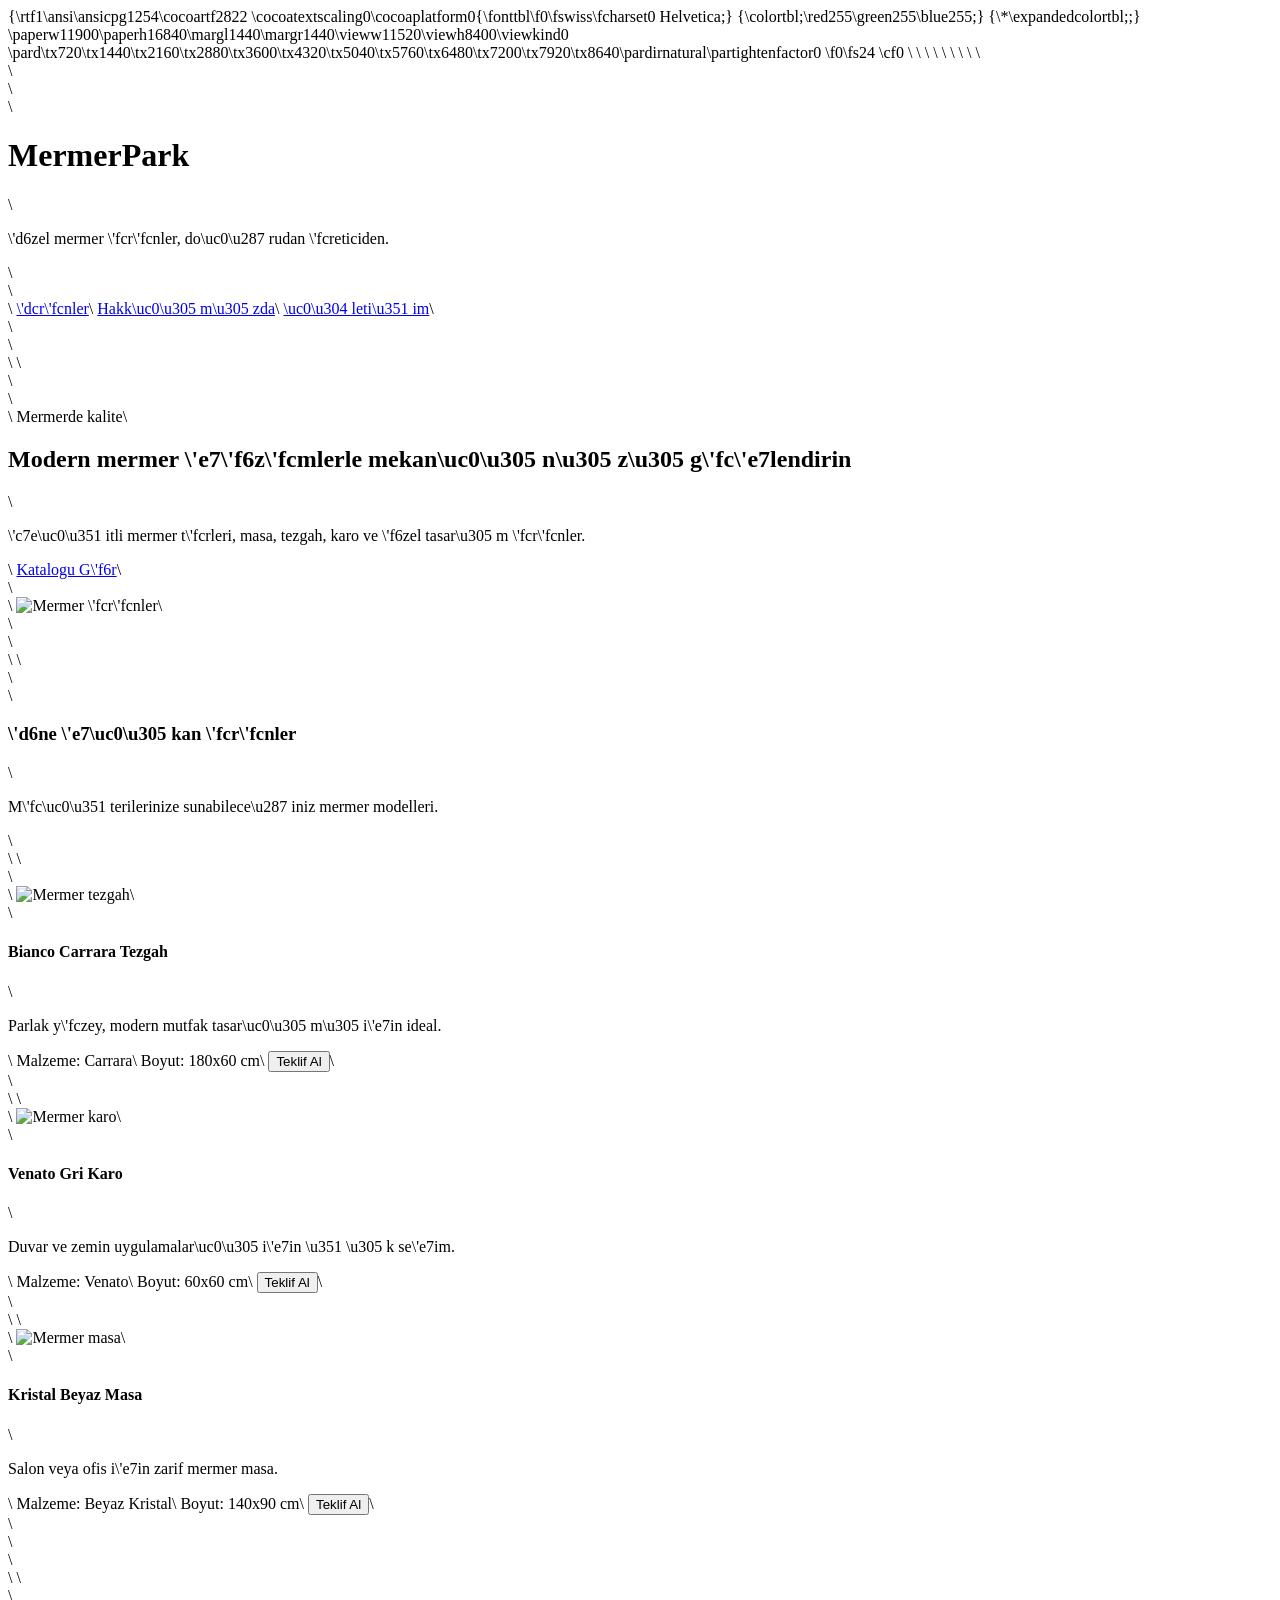
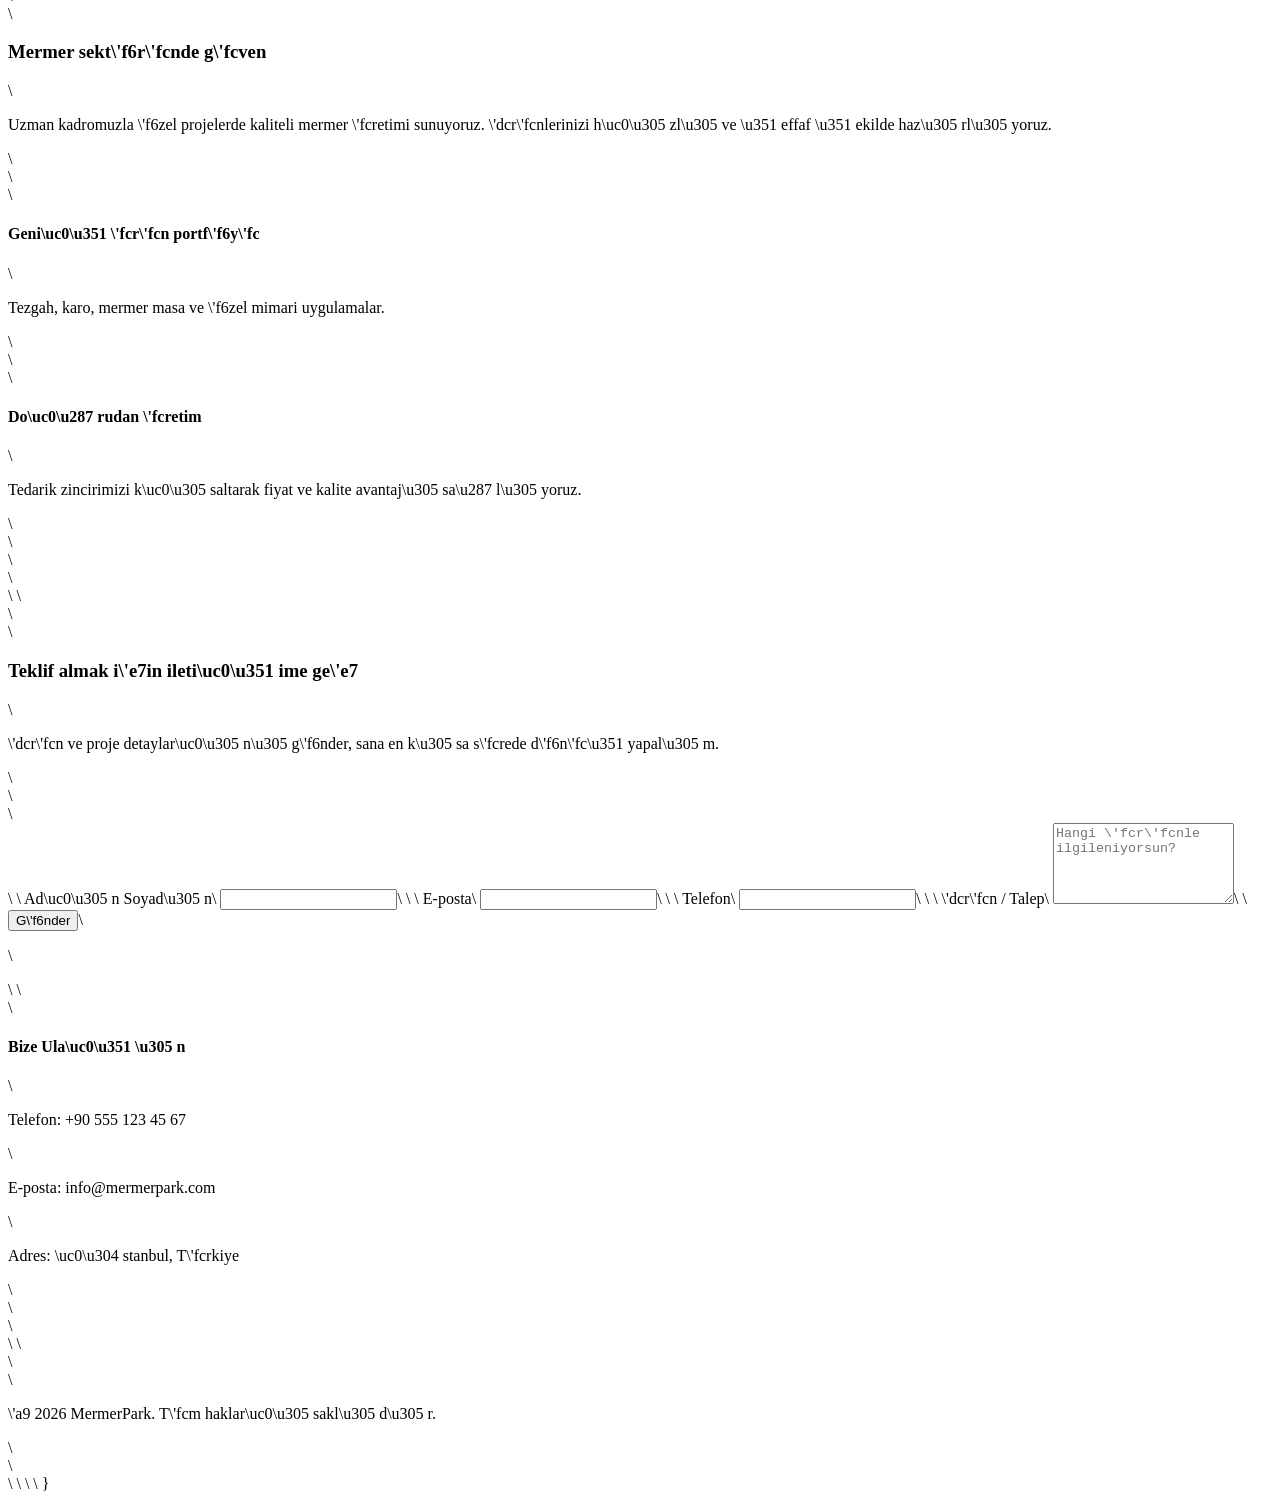
==== index.html @ 980fee07 "Add files via upload" ====
{\rtf1\ansi\ansicpg1254\cocoartf2822
\cocoatextscaling0\cocoaplatform0{\fonttbl\f0\fswiss\fcharset0 Helvetica;}
{\colortbl;\red255\green255\blue255;}
{\*\expandedcolortbl;;}
\paperw11900\paperh16840\margl1440\margr1440\vieww11520\viewh8400\viewkind0
\pard\tx720\tx1440\tx2160\tx2880\tx3600\tx4320\tx5040\tx5760\tx6480\tx7200\tx7920\tx8640\pardirnatural\partightenfactor0

\f0\fs24 \cf0 <!DOCTYPE html>\
<html lang="tr">\
<head>\
  <meta charset="UTF-8" />\
  <meta name="viewport" content="width=device-width, initial-scale=1.0" />\
  <title>Mermer Tasar\uc0\u305 m Portal\u305 </title>\
  <link rel="stylesheet" href="styles.css" />\
</head>\
<body>\
  <header class="site-header">\
    <div class="container header-inner">\
      <div class="brand">\
        <h1>MermerPark</h1>\
        <p>\'d6zel mermer \'fcr\'fcnler, do\uc0\u287 rudan \'fcreticiden.</p>\
      </div>\
      <nav class="nav-links">\
        <a href="#urunler">\'dcr\'fcnler</a>\
        <a href="#hakkimizda">Hakk\uc0\u305 m\u305 zda</a>\
        <a href="#iletisim">\uc0\u304 leti\u351 im</a>\
      </nav>\
    </div>\
  </header>\
\
  <section class="hero">\
    <div class="container hero-content">\
      <div>\
        <span class="eyebrow">Mermerde kalite</span>\
        <h2>Modern mermer \'e7\'f6z\'fcmlerle mekan\uc0\u305 n\u305 z\u305  g\'fc\'e7lendirin</h2>\
        <p>\'c7e\uc0\u351 itli mermer t\'fcrleri, masa, tezgah, karo ve \'f6zel tasar\u305 m \'fcr\'fcnler.</p>\
        <a class="button" href="#urunler">Katalogu G\'f6r</a>\
      </div>\
      <div class="hero-image">\
        <img src="https://images.unsplash.com/photo-1512917774080-9991f1c4c750?auto=format&fit=crop&w=900&q=80" alt="Mermer \'fcr\'fcnler" />\
      </div>\
    </div>\
  </section>\
\
  <section id="urunler" class="products-section">\
    <div class="container section-header">\
      <h3>\'d6ne \'e7\uc0\u305 kan \'fcr\'fcnler</h3>\
      <p>M\'fc\uc0\u351 terilerinize sunabilece\u287 iniz mermer modelleri.</p>\
    </div>\
\
    <div class="product-grid">\
      <article class="product-card">\
        <img src="https://images.unsplash.com/photo-1524758631624-e2822e304c36?auto=format&fit=crop&w=800&q=80" alt="Mermer tezgah" />\
        <div class="product-info">\
          <h4>Bianco Carrara Tezgah</h4>\
          <p>Parlak y\'fczey, modern mutfak tasar\uc0\u305 m\u305  i\'e7in ideal.</p>\
          <span>Malzeme: Carrara</span>\
          <span>Boyut: 180x60 cm</span>\
          <button class="contact-button" data-product="Bianco Carrara Tezgah">Teklif Al</button>\
        </div>\
      </article>\
\
      <article class="product-card">\
        <img src="https://images.unsplash.com/photo-1523413651479-597eb2da0ad6?auto=format&fit=crop&w=800&q=80" alt="Mermer karo" />\
        <div class="product-info">\
          <h4>Venato Gri Karo</h4>\
          <p>Duvar ve zemin uygulamalar\uc0\u305  i\'e7in \u351 \u305 k se\'e7im.</p>\
          <span>Malzeme: Venato</span>\
          <span>Boyut: 60x60 cm</span>\
          <button class="contact-button" data-product="Venato Gri Karo">Teklif Al</button>\
        </div>\
      </article>\
\
      <article class="product-card">\
        <img src="https://images.unsplash.com/photo-1512917774080-9991f1c4c750?auto=format&fit=crop&w=800&q=80" alt="Mermer masa" />\
        <div class="product-info">\
          <h4>Kristal Beyaz Masa</h4>\
          <p>Salon veya ofis i\'e7in zarif mermer masa.</p>\
          <span>Malzeme: Beyaz Kristal</span>\
          <span>Boyut: 140x90 cm</span>\
          <button class="contact-button" data-product="Kristal Beyaz Masa">Teklif Al</button>\
        </div>\
      </article>\
    </div>\
  </section>\
\
  <section id="hakkimizda" class="about-section">\
    <div class="container">\
      <h3>Mermer sekt\'f6r\'fcnde g\'fcven</h3>\
      <p>Uzman kadromuzla \'f6zel projelerde kaliteli mermer \'fcretimi sunuyoruz. \'dcr\'fcnlerinizi h\uc0\u305 zl\u305  ve \u351 effaf \u351 ekilde haz\u305 rl\u305 yoruz.</p>\
      <div class="about-cards">\
        <div class="about-card">\
          <h4>Geni\uc0\u351  \'fcr\'fcn portf\'f6y\'fc</h4>\
          <p>Tezgah, karo, mermer masa ve \'f6zel mimari uygulamalar.</p>\
        </div>\
        <div class="about-card">\
          <h4>Do\uc0\u287 rudan \'fcretim</h4>\
          <p>Tedarik zincirimizi k\uc0\u305 saltarak fiyat ve kalite avantaj\u305  sa\u287 l\u305 yoruz.</p>\
        </div>\
      </div>\
    </div>\
  </section>\
\
  <section id="iletisim" class="contact-section">\
    <div class="container section-header">\
      <h3>Teklif almak i\'e7in ileti\uc0\u351 ime ge\'e7</h3>\
      <p>\'dcr\'fcn ve proje detaylar\uc0\u305 n\u305  g\'f6nder, sana en k\u305 sa s\'fcrede d\'f6n\'fc\u351  yapal\u305 m.</p>\
    </div>\
    <div class="container contact-grid">\
      <form id="contactForm" class="contact-form">\
        <label>\
          Ad\uc0\u305 n Soyad\u305 n\
          <input type="text" name="name" required />\
        </label>\
        <label>\
          E-posta\
          <input type="email" name="email" required />\
        </label>\
        <label>\
          Telefon\
          <input type="tel" name="phone" />\
        </label>\
        <label>\
          \'dcr\'fcn / Talep\
          <textarea name="message" rows="5" placeholder="Hangi \'fcr\'fcnle ilgileniyorsun?"></textarea>\
        </label>\
        <button type="submit" class="button">G\'f6nder</button>\
        <p id="formMessage" class="form-message"></p>\
      </form>\
\
      <div class="contact-card">\
        <h4>Bize Ula\uc0\u351 \u305 n</h4>\
        <p>Telefon: +90 555 123 45 67</p>\
        <p>E-posta: info@mermerpark.com</p>\
        <p>Adres: \uc0\u304 stanbul, T\'fcrkiye</p>\
      </div>\
    </div>\
  </section>\
\
  <footer class="site-footer">\
    <div class="container">\
      <p>\'a9 2026 MermerPark. T\'fcm haklar\uc0\u305  sakl\u305 d\u305 r.</p>\
    </div>\
  </footer>\
\
  <script src="scripts.js"></script>\
</body>\
</html>}
---- styles.css ----
{\rtf1\ansi\ansicpg1254\cocoartf2822
\cocoatextscaling0\cocoaplatform0{\fonttbl\f0\fswiss\fcharset0 Helvetica;}
{\colortbl;\red255\green255\blue255;}
{\*\expandedcolortbl;;}
\paperw11900\paperh16840\margl1440\margr1440\vieww11520\viewh8400\viewkind0
\pard\tx720\tx1440\tx2160\tx2880\tx3600\tx4320\tx5040\tx5760\tx6480\tx7200\tx7920\tx8640\pardirnatural\partightenfactor0

\f0\fs24 \cf0 :root \{\
  --bg: #f6f5f1;\
  --surface: #ffffff;\
  --text: #1d1b18;\
  --muted: #6c6a64;\
  --accent: #8c7564;\
  --shadow: rgba(0, 0, 0, 0.08);\
  --radius: 24px;\
  font-family: "Inter", system-ui, sans-serif;\
\}\
\
* \{\
  box-sizing: border-box;\
\}\
\
body \{\
  margin: 0;\
  background: var(--bg);\
  color: var(--text);\
  line-height: 1.6;\
\}\
\
img \{\
  max-width: 100%;\
  display: block;\
\}\
\
.container \{\
  width: min(1120px, calc(100% - 2rem));\
  margin: 0 auto;\
\}\
\
.site-header \{\
  background: rgba(255, 255, 255, 0.9);\
  position: sticky;\
  top: 0;\
  z-index: 10;\
  backdrop-filter: blur(10px);\
  border-bottom: 1px solid rgba(0, 0, 0, 0.05);\
\}\
\
.header-inner \{\
  display: flex;\
  align-items: center;\
  justify-content: space-between;\
  gap: 1rem;\
  padding: 1rem 0;\
\}\
\
.brand h1 \{\
  margin: 0;\
  font-size: 1.5rem;\
\}\
\
.brand p \{\
  margin: 0.25rem 0 0;\
  color: var(--muted);\
\}\
\
.nav-links \{\
  display: flex;\
  gap: 1.25rem;\
  flex-wrap: wrap;\
\}\
\
.nav-links a \{\
  text-decoration: none;\
  color: var(--text);\
  font-weight: 600;\
\}\
\
.hero \{\
  padding: 4rem 0;\
\}\
\
.hero-content \{\
  display: grid;\
  grid-template-columns: 1.1fr 0.9fr;\
  gap: 2rem;\
  align-items: center;\
\}\
\
.eyebrow \{\
  display: inline-block;\
  text-transform: uppercase;\
  letter-spacing: 0.25em;\
  color: var(--accent);\
  font-size: 0.8rem;\
  margin-bottom: 1rem;\
\}\
\
.hero h2 \{\
  font-size: clamp(2.25rem, 4vw, 3.5rem);\
  margin: 0;\
\}\
\
.hero p \{\
  max-width: 40rem;\
  color: var(--muted);\
  margin: 1.5rem 0 2rem;\
\}\
\
.button \{\
  display: inline-flex;\
  align-items: center;\
  justify-content: center;\
  background: var(--accent);\
  color: #fff;\
  padding: 1rem 1.8rem;\
  border-radius: 999px;\
  border: none;\
  cursor: pointer;\
  text-decoration: none;\
  font-weight: 700;\
\}\
\
.hero-image \{\
  border-radius: 28px;\
  overflow: hidden;\
  box-shadow: 0 30px 70px rgba(0, 0, 0, 0.12);\
\}\
\
.products-section,\
.about-section,\
.contact-section \{\
  padding: 4rem 0;\
\}\
\
.section-header \{\
  text-align: center;\
  margin-bottom: 2rem;\
\}\
\
.section-header h3 \{\
  font-size: 2rem;\
  margin-bottom: 0.75rem;\
\}\
\
.section-header p \{\
  color: var(--muted);\
  max-width: 44rem;\
  margin: 0 auto;\
\}\
\
.product-grid \{\
  display: grid;\
  grid-template-columns: repeat(3, minmax(0, 1fr));\
  gap: 1.75rem;\
\}\
\
.product-card \{\
  background: var(--surface);\
  border-radius: 30px;\
  overflow: hidden;\
  box-shadow: 0 20px 40px var(--shadow);\
  display: grid;\
  grid-template-rows: auto 1fr;\
\}\
\
.product-card img \{\
  height: 260px;\
  object-fit: cover;\
\}\
\
.product-info \{\
  padding: 1.5rem;\
  display: grid;\
  gap: 0.85rem;\
\}\
\
.product-info h4 \{\
  margin: 0;\
  font-size: 1.2rem;\
\}\
\
.product-info p \{\
  margin: 0;\
  color: var(--muted);\
\}\
\
.product-info span \{\
  display: block;\
  font-size: 0.95rem;\
  color: #7b776f;\
\}\
\
.contact-button \{\
  margin-top: 0.75rem;\
  background: transparent;\
  border: 1px solid var(--accent);\
  color: var(--accent);\
  border-radius: 999px;\
  padding: 0.9rem 1.3rem;\
  cursor: pointer;\
  transition: all 0.2s ease;\
\}\
\
.contact-button:hover \{\
  background: var(--accent);\
  color: #fff;\
\}\
\
.about-cards \{\
  display: grid;\
  grid-template-columns: repeat(2, minmax(0, 1fr));\
  gap: 1.5rem;\
  margin-top: 2rem;\
\}\
\
.about-card \{\
  background: var(--surface);\
  border-radius: 28px;\
  padding: 2rem;\
  box-shadow: 0 20px 40px rgba(0, 0, 0, 0.08);\
\}\
\
.contact-grid \{\
  display: grid;\
  grid-template-columns: 1.1fr 0.9fr;\
  gap: 2rem;\
  align-items: start;\
\}\
\
.contact-form,\
.contact-card \{\
  background: var(--surface);\
  border-radius: 28px;\
  padding: 2rem;\
  box-shadow: 0 20px 40px rgba(0, 0, 0, 0.08);\
\}\
\
.contact-form label \{\
  display: grid;\
  gap: 0.5rem;\
  margin-bottom: 1.25rem;\
  font-weight: 600;\
\}\
\
.contact-form input,\
.contact-form textarea \{\
  width: 100%;\
  border: 1px solid #ddd7d0;\
  border-radius: 16px;\
  padding: 0.95rem 1rem;\
  font: inherit;\
  background: #fff;\
\}\
\
.form-message \{\
  margin-top: 0.75rem;\
  color: var(--accent);\
\}\
\
.contact-card h4 \{\
  margin-top: 0;\
\}\
\
.site-footer \{\
  padding: 1.5rem 0;\
  text-align: center;\
  color: var(--muted);\
\}\
\
@media (max-width: 900px) \{\
  .hero-content,\
  .product-grid,\
  .about-cards,\
  .contact-grid \{\
    grid-template-columns: 1fr;\
  \}\
\
  .hero \{\
    padding-top: 2.5rem;\
  \}\
\}}
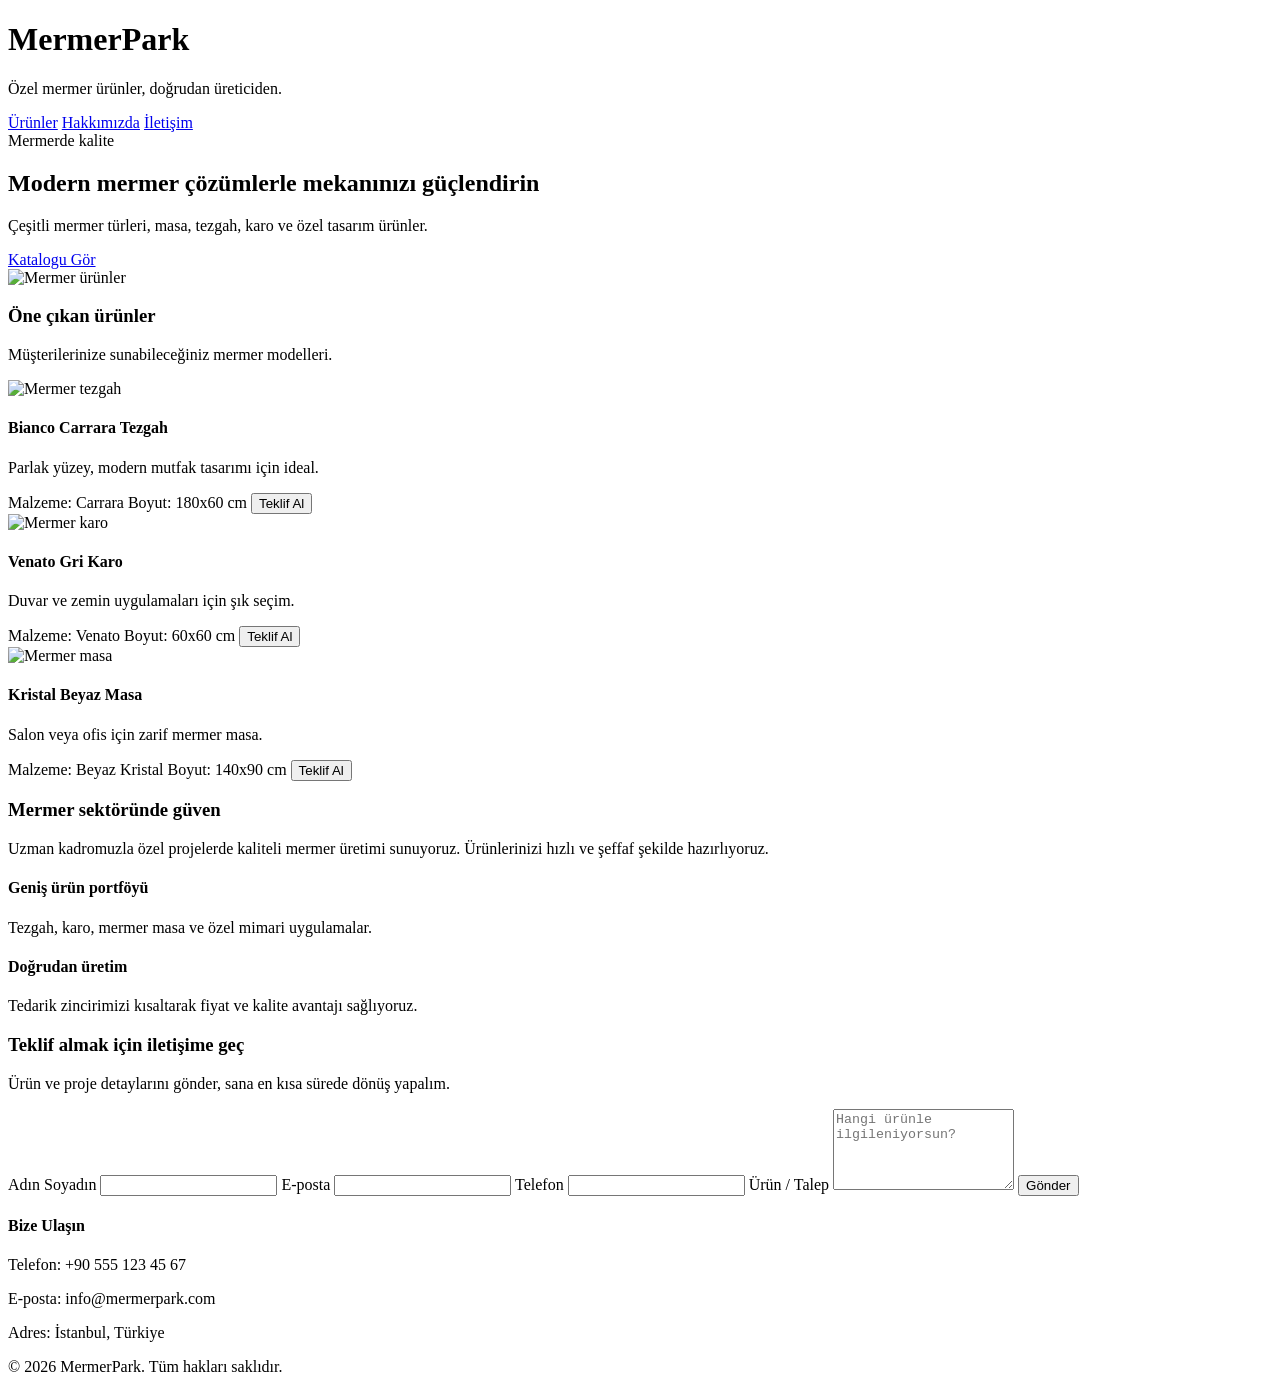
==== commit 508974e3: "Refactor index.html to improve structure and content" ====
--- a/index.html
+++ b/index.html
@@ -1,148 +1,141 @@
-{\rtf1\ansi\ansicpg1254\cocoartf2822
-\cocoatextscaling0\cocoaplatform0{\fonttbl\f0\fswiss\fcharset0 Helvetica;}
-{\colortbl;\red255\green255\blue255;}
-{\*\expandedcolortbl;;}
-\paperw11900\paperh16840\margl1440\margr1440\vieww11520\viewh8400\viewkind0
-\pard\tx720\tx1440\tx2160\tx2880\tx3600\tx4320\tx5040\tx5760\tx6480\tx7200\tx7920\tx8640\pardirnatural\partightenfactor0
+<!DOCTYPE html>
+<html lang="tr">
+<head>
+  <meta charset="UTF-8" />
+  <meta name="viewport" content="width=device-width, initial-scale=1.0" />
+  <title>Mermer Tasarım Portalı</title>
+  <link rel="stylesheet" href="styles.css" />
+</head>
+<body>
+  <header class="site-header">
+    <div class="container header-inner">
+      <div class="brand">
+        <h1>MermerPark</h1>
+        <p>Özel mermer ürünler, doğrudan üreticiden.</p>
+      </div>
+      <nav class="nav-links">
+        <a href="#urunler">Ürünler</a>
+        <a href="#hakkimizda">Hakkımızda</a>
+        <a href="#iletisim">İletişim</a>
+      </nav>
+    </div>
+  </header>
 
-\f0\fs24 \cf0 <!DOCTYPE html>\
-<html lang="tr">\
-<head>\
-  <meta charset="UTF-8" />\
-  <meta name="viewport" content="width=device-width, initial-scale=1.0" />\
-  <title>Mermer Tasar\uc0\u305 m Portal\u305 </title>\
-  <link rel="stylesheet" href="styles.css" />\
-</head>\
-<body>\
-  <header class="site-header">\
-    <div class="container header-inner">\
-      <div class="brand">\
-        <h1>MermerPark</h1>\
-        <p>\'d6zel mermer \'fcr\'fcnler, do\uc0\u287 rudan \'fcreticiden.</p>\
-      </div>\
-      <nav class="nav-links">\
-        <a href="#urunler">\'dcr\'fcnler</a>\
-        <a href="#hakkimizda">Hakk\uc0\u305 m\u305 zda</a>\
-        <a href="#iletisim">\uc0\u304 leti\u351 im</a>\
-      </nav>\
-    </div>\
-  </header>\
-\
-  <section class="hero">\
-    <div class="container hero-content">\
-      <div>\
-        <span class="eyebrow">Mermerde kalite</span>\
-        <h2>Modern mermer \'e7\'f6z\'fcmlerle mekan\uc0\u305 n\u305 z\u305  g\'fc\'e7lendirin</h2>\
-        <p>\'c7e\uc0\u351 itli mermer t\'fcrleri, masa, tezgah, karo ve \'f6zel tasar\u305 m \'fcr\'fcnler.</p>\
-        <a class="button" href="#urunler">Katalogu G\'f6r</a>\
-      </div>\
-      <div class="hero-image">\
-        <img src="https://images.unsplash.com/photo-1512917774080-9991f1c4c750?auto=format&fit=crop&w=900&q=80" alt="Mermer \'fcr\'fcnler" />\
-      </div>\
-    </div>\
-  </section>\
-\
-  <section id="urunler" class="products-section">\
-    <div class="container section-header">\
-      <h3>\'d6ne \'e7\uc0\u305 kan \'fcr\'fcnler</h3>\
-      <p>M\'fc\uc0\u351 terilerinize sunabilece\u287 iniz mermer modelleri.</p>\
-    </div>\
-\
-    <div class="product-grid">\
-      <article class="product-card">\
-        <img src="https://images.unsplash.com/photo-1524758631624-e2822e304c36?auto=format&fit=crop&w=800&q=80" alt="Mermer tezgah" />\
-        <div class="product-info">\
-          <h4>Bianco Carrara Tezgah</h4>\
-          <p>Parlak y\'fczey, modern mutfak tasar\uc0\u305 m\u305  i\'e7in ideal.</p>\
-          <span>Malzeme: Carrara</span>\
-          <span>Boyut: 180x60 cm</span>\
-          <button class="contact-button" data-product="Bianco Carrara Tezgah">Teklif Al</button>\
-        </div>\
-      </article>\
-\
-      <article class="product-card">\
-        <img src="https://images.unsplash.com/photo-1523413651479-597eb2da0ad6?auto=format&fit=crop&w=800&q=80" alt="Mermer karo" />\
-        <div class="product-info">\
-          <h4>Venato Gri Karo</h4>\
-          <p>Duvar ve zemin uygulamalar\uc0\u305  i\'e7in \u351 \u305 k se\'e7im.</p>\
-          <span>Malzeme: Venato</span>\
-          <span>Boyut: 60x60 cm</span>\
-          <button class="contact-button" data-product="Venato Gri Karo">Teklif Al</button>\
-        </div>\
-      </article>\
-\
-      <article class="product-card">\
-        <img src="https://images.unsplash.com/photo-1512917774080-9991f1c4c750?auto=format&fit=crop&w=800&q=80" alt="Mermer masa" />\
-        <div class="product-info">\
-          <h4>Kristal Beyaz Masa</h4>\
-          <p>Salon veya ofis i\'e7in zarif mermer masa.</p>\
-          <span>Malzeme: Beyaz Kristal</span>\
-          <span>Boyut: 140x90 cm</span>\
-          <button class="contact-button" data-product="Kristal Beyaz Masa">Teklif Al</button>\
-        </div>\
-      </article>\
-    </div>\
-  </section>\
-\
-  <section id="hakkimizda" class="about-section">\
-    <div class="container">\
-      <h3>Mermer sekt\'f6r\'fcnde g\'fcven</h3>\
-      <p>Uzman kadromuzla \'f6zel projelerde kaliteli mermer \'fcretimi sunuyoruz. \'dcr\'fcnlerinizi h\uc0\u305 zl\u305  ve \u351 effaf \u351 ekilde haz\u305 rl\u305 yoruz.</p>\
-      <div class="about-cards">\
-        <div class="about-card">\
-          <h4>Geni\uc0\u351  \'fcr\'fcn portf\'f6y\'fc</h4>\
-          <p>Tezgah, karo, mermer masa ve \'f6zel mimari uygulamalar.</p>\
-        </div>\
-        <div class="about-card">\
-          <h4>Do\uc0\u287 rudan \'fcretim</h4>\
-          <p>Tedarik zincirimizi k\uc0\u305 saltarak fiyat ve kalite avantaj\u305  sa\u287 l\u305 yoruz.</p>\
-        </div>\
-      </div>\
-    </div>\
-  </section>\
-\
-  <section id="iletisim" class="contact-section">\
-    <div class="container section-header">\
-      <h3>Teklif almak i\'e7in ileti\uc0\u351 ime ge\'e7</h3>\
-      <p>\'dcr\'fcn ve proje detaylar\uc0\u305 n\u305  g\'f6nder, sana en k\u305 sa s\'fcrede d\'f6n\'fc\u351  yapal\u305 m.</p>\
-    </div>\
-    <div class="container contact-grid">\
-      <form id="contactForm" class="contact-form">\
-        <label>\
-          Ad\uc0\u305 n Soyad\u305 n\
-          <input type="text" name="name" required />\
-        </label>\
-        <label>\
-          E-posta\
-          <input type="email" name="email" required />\
-        </label>\
-        <label>\
-          Telefon\
-          <input type="tel" name="phone" />\
-        </label>\
-        <label>\
-          \'dcr\'fcn / Talep\
-          <textarea name="message" rows="5" placeholder="Hangi \'fcr\'fcnle ilgileniyorsun?"></textarea>\
-        </label>\
-        <button type="submit" class="button">G\'f6nder</button>\
-        <p id="formMessage" class="form-message"></p>\
-      </form>\
-\
-      <div class="contact-card">\
-        <h4>Bize Ula\uc0\u351 \u305 n</h4>\
-        <p>Telefon: +90 555 123 45 67</p>\
-        <p>E-posta: info@mermerpark.com</p>\
-        <p>Adres: \uc0\u304 stanbul, T\'fcrkiye</p>\
-      </div>\
-    </div>\
-  </section>\
-\
-  <footer class="site-footer">\
-    <div class="container">\
-      <p>\'a9 2026 MermerPark. T\'fcm haklar\uc0\u305  sakl\u305 d\u305 r.</p>\
-    </div>\
-  </footer>\
-\
-  <script src="scripts.js"></script>\
-</body>\
-</html>}+  <section class="hero">
+    <div class="container hero-content">
+      <div>
+        <span class="eyebrow">Mermerde kalite</span>
+        <h2>Modern mermer çözümlerle mekanınızı güçlendirin</h2>
+        <p>Çeşitli mermer türleri, masa, tezgah, karo ve özel tasarım ürünler.</p>
+        <a class="button" href="#urunler">Katalogu Gör</a>
+      </div>
+      <div class="hero-image">
+        <img src="https://images.unsplash.com/photo-1512917774080-9991f1c4c750?auto=format&fit=crop&w=900&q=80" alt="Mermer ürünler" />
+      </div>
+    </div>
+  </section>
+
+  <section id="urunler" class="products-section">
+    <div class="container section-header">
+      <h3>Öne çıkan ürünler</h3>
+      <p>Müşterilerinize sunabileceğiniz mermer modelleri.</p>
+    </div>
+
+    <div class="product-grid">
+      <article class="product-card">
+        <img src="https://images.unsplash.com/photo-1524758631624-e2822e304c36?auto=format&fit=crop&w=800&q=80" alt="Mermer tezgah" />
+        <div class="product-info">
+          <h4>Bianco Carrara Tezgah</h4>
+          <p>Parlak yüzey, modern mutfak tasarımı için ideal.</p>
+          <span>Malzeme: Carrara</span>
+          <span>Boyut: 180x60 cm</span>
+          <button class="contact-button" data-product="Bianco Carrara Tezgah">Teklif Al</button>
+        </div>
+      </article>
+
+      <article class="product-card">
+        <img src="https://images.unsplash.com/photo-1523413651479-597eb2da0ad6?auto=format&fit=crop&w=800&q=80" alt="Mermer karo" />
+        <div class="product-info">
+          <h4>Venato Gri Karo</h4>
+          <p>Duvar ve zemin uygulamaları için şık seçim.</p>
+          <span>Malzeme: Venato</span>
+          <span>Boyut: 60x60 cm</span>
+          <button class="contact-button" data-product="Venato Gri Karo">Teklif Al</button>
+        </div>
+      </article>
+
+      <article class="product-card">
+        <img src="https://images.unsplash.com/photo-1512917774080-9991f1c4c750?auto=format&fit=crop&w=800&q=80" alt="Mermer masa" />
+        <div class="product-info">
+          <h4>Kristal Beyaz Masa</h4>
+          <p>Salon veya ofis için zarif mermer masa.</p>
+          <span>Malzeme: Beyaz Kristal</span>
+          <span>Boyut: 140x90 cm</span>
+          <button class="contact-button" data-product="Kristal Beyaz Masa">Teklif Al</button>
+        </div>
+      </article>
+    </div>
+  </section>
+
+  <section id="hakkimizda" class="about-section">
+    <div class="container">
+      <h3>Mermer sektöründe güven</h3>
+      <p>Uzman kadromuzla özel projelerde kaliteli mermer üretimi sunuyoruz. Ürünlerinizi hızlı ve şeffaf şekilde hazırlıyoruz.</p>
+      <div class="about-cards">
+        <div class="about-card">
+          <h4>Geniş ürün portföyü</h4>
+          <p>Tezgah, karo, mermer masa ve özel mimari uygulamalar.</p>
+        </div>
+        <div class="about-card">
+          <h4>Doğrudan üretim</h4>
+          <p>Tedarik zincirimizi kısaltarak fiyat ve kalite avantajı sağlıyoruz.</p>
+        </div>
+      </div>
+    </div>
+  </section>
+
+  <section id="iletisim" class="contact-section">
+    <div class="container section-header">
+      <h3>Teklif almak için iletişime geç</h3>
+      <p>Ürün ve proje detaylarını gönder, sana en kısa sürede dönüş yapalım.</p>
+    </div>
+    <div class="container contact-grid">
+      <form id="contactForm" class="contact-form">
+        <label>
+          Adın Soyadın
+          <input type="text" name="name" required />
+        </label>
+        <label>
+          E-posta
+          <input type="email" name="email" required />
+        </label>
+        <label>
+          Telefon
+          <input type="tel" name="phone" />
+        </label>
+        <label>
+          Ürün / Talep
+          <textarea name="message" rows="5" placeholder="Hangi ürünle ilgileniyorsun?"></textarea>
+        </label>
+        <button type="submit" class="button">Gönder</button>
+        <p id="formMessage" class="form-message"></p>
+      </form>
+
+      <div class="contact-card">
+        <h4>Bize Ulaşın</h4>
+        <p>Telefon: +90 555 123 45 67</p>
+        <p>E-posta: info@mermerpark.com</p>
+        <p>Adres: İstanbul, Türkiye</p>
+      </div>
+    </div>
+  </section>
+
+  <footer class="site-footer">
+    <div class="container">
+      <p>© 2026 MermerPark. Tüm hakları saklıdır.</p>
+    </div>
+  </footer>
+
+  <script src="scripts.js"></script>
+</body>
+</html>
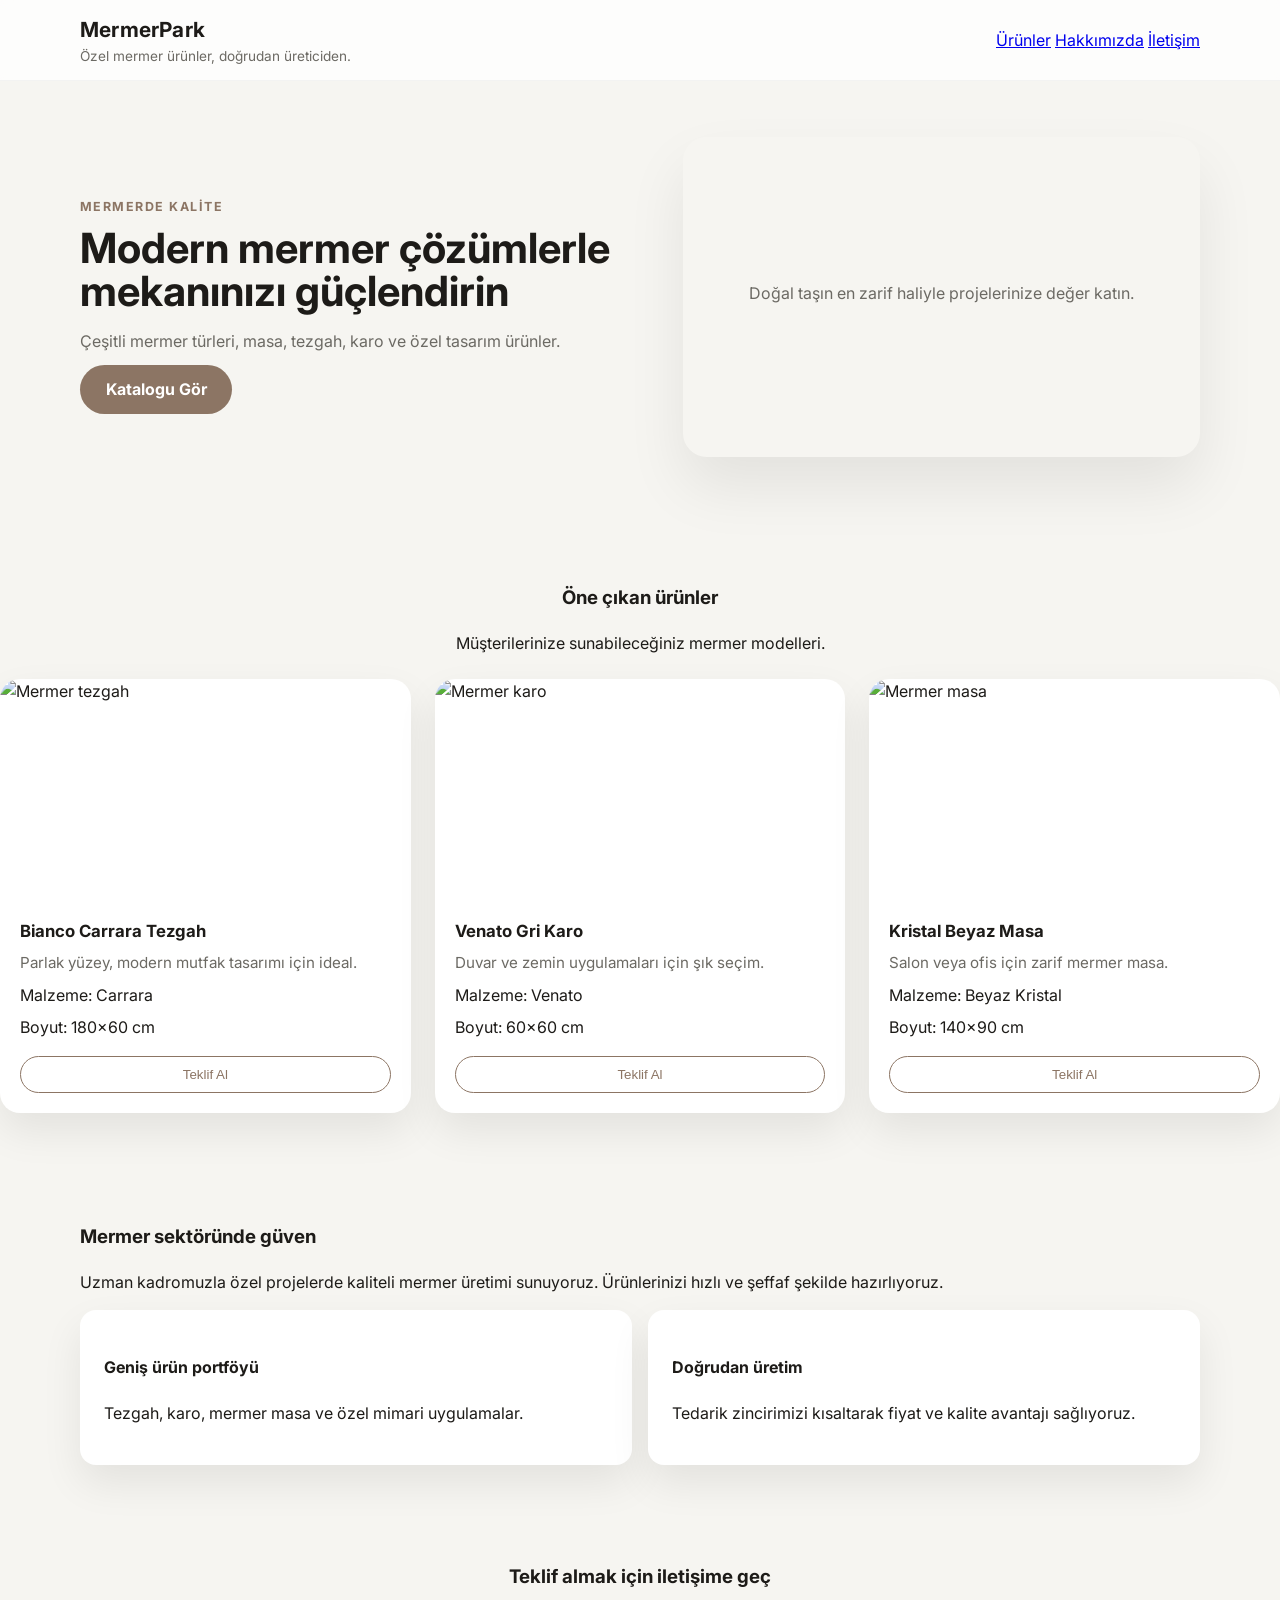
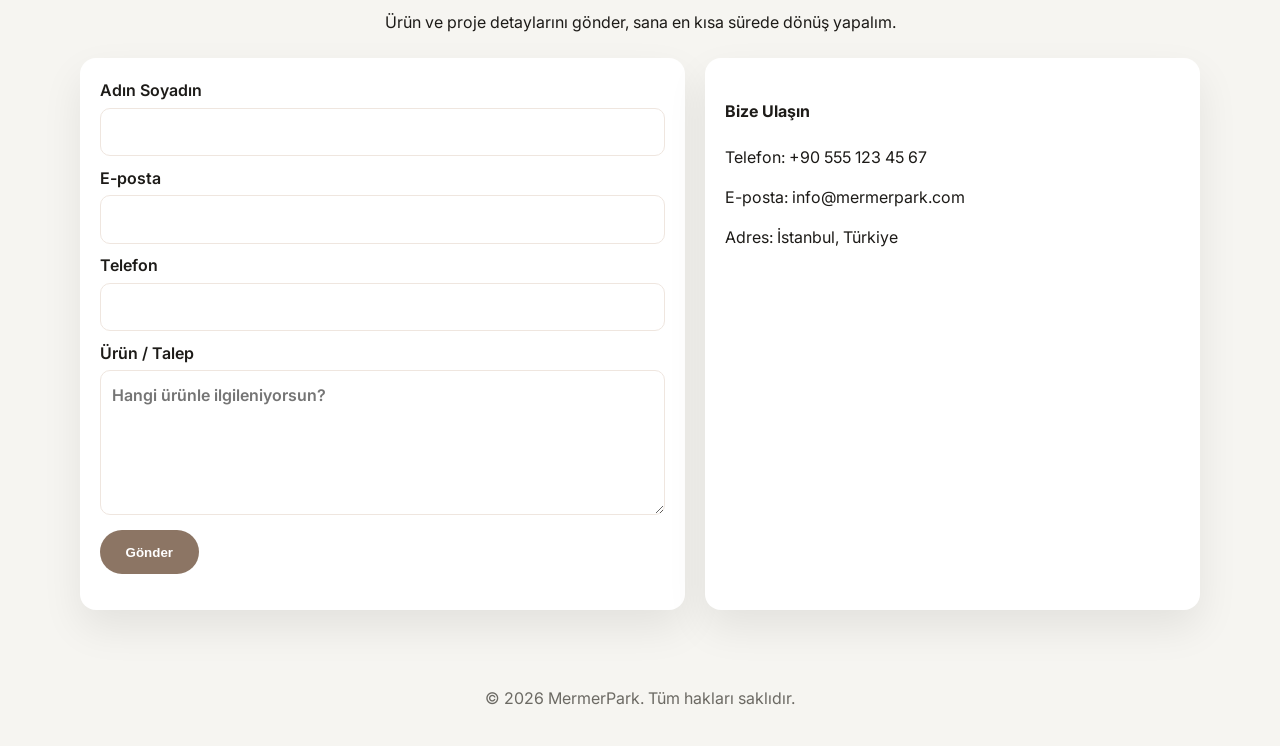
==== commit 38f5cd9c: "Update index.html" ====
--- a/index.html
+++ b/index.html
@@ -22,18 +22,22 @@
   </header>
 
   <section class="hero">
-    <div class="container hero-content">
-      <div>
-        <span class="eyebrow">Mermerde kalite</span>
-        <h2>Modern mermer çözümlerle mekanınızı güçlendirin</h2>
-        <p>Çeşitli mermer türleri, masa, tezgah, karo ve özel tasarım ürünler.</p>
-        <a class="button" href="#urunler">Katalogu Gör</a>
-      </div>
-      <div class="hero-image">
-        <img src="https://images.unsplash.com/photo-1512917774080-9991f1c4c750?auto=format&fit=crop&w=900&q=80" alt="Mermer ürünler" />
+  <div class="container hero-content">
+    <div class="hero-copy">
+      <span class="eyebrow">Mermerde kalite</span>
+      <h2>Modern mermer çözümlerle mekanınızı güçlendirin</h2>
+      <p>Çeşitli mermer türleri, masa, tezgah, karo ve özel tasarım ürünler.</p>
+      <a class="button" href="#urunler">Katalogu Gör</a>
+    </div>
+    <div class="hero-image" style="background-image: url('https://images.unsplash.com/photo-1512917774080-9991f1c4c750?auto=format&fit=crop&w=1200&q=80');">
+      <div class="hero-overlay">
+        <div>
+          <p>Doğal taşın en zarif haliyle projelerinize değer katın.</p>
+        </div>
       </div>
     </div>
-  </section>
+  </div>
+</section>
 
   <section id="urunler" class="products-section">
     <div class="container section-header">
--- a/styles.css
+++ b/styles.css
@@ -1,282 +1,99 @@
-{\rtf1\ansi\ansicpg1254\cocoartf2822
-\cocoatextscaling0\cocoaplatform0{\fonttbl\f0\fswiss\fcharset0 Helvetica;}
-{\colortbl;\red255\green255\blue255;}
-{\*\expandedcolortbl;;}
-\paperw11900\paperh16840\margl1440\margr1440\vieww11520\viewh8400\viewkind0
-\pard\tx720\tx1440\tx2160\tx2880\tx3600\tx4320\tx5040\tx5760\tx6480\tx7200\tx7920\tx8640\pardirnatural\partightenfactor0
+@import url('https://fonts.googleapis.com/css2?family=Inter:wght@300;400;600;700;800&display=swap');
 
-\f0\fs24 \cf0 :root \{\
-  --bg: #f6f5f1;\
-  --surface: #ffffff;\
-  --text: #1d1b18;\
-  --muted: #6c6a64;\
-  --accent: #8c7564;\
-  --shadow: rgba(0, 0, 0, 0.08);\
-  --radius: 24px;\
-  font-family: "Inter", system-ui, sans-serif;\
-\}\
-\
-* \{\
-  box-sizing: border-box;\
-\}\
-\
-body \{\
-  margin: 0;\
-  background: var(--bg);\
-  color: var(--text);\
-  line-height: 1.6;\
-\}\
-\
-img \{\
-  max-width: 100%;\
-  display: block;\
-\}\
-\
-.container \{\
-  width: min(1120px, calc(100% - 2rem));\
-  margin: 0 auto;\
-\}\
-\
-.site-header \{\
-  background: rgba(255, 255, 255, 0.9);\
-  position: sticky;\
-  top: 0;\
-  z-index: 10;\
-  backdrop-filter: blur(10px);\
-  border-bottom: 1px solid rgba(0, 0, 0, 0.05);\
-\}\
-\
-.header-inner \{\
-  display: flex;\
-  align-items: center;\
-  justify-content: space-between;\
-  gap: 1rem;\
-  padding: 1rem 0;\
-\}\
-\
-.brand h1 \{\
-  margin: 0;\
-  font-size: 1.5rem;\
-\}\
-\
-.brand p \{\
-  margin: 0.25rem 0 0;\
-  color: var(--muted);\
-\}\
-\
-.nav-links \{\
-  display: flex;\
-  gap: 1.25rem;\
-  flex-wrap: wrap;\
-\}\
-\
-.nav-links a \{\
-  text-decoration: none;\
-  color: var(--text);\
-  font-weight: 600;\
-\}\
-\
-.hero \{\
-  padding: 4rem 0;\
-\}\
-\
-.hero-content \{\
-  display: grid;\
-  grid-template-columns: 1.1fr 0.9fr;\
-  gap: 2rem;\
-  align-items: center;\
-\}\
-\
-.eyebrow \{\
-  display: inline-block;\
-  text-transform: uppercase;\
-  letter-spacing: 0.25em;\
-  color: var(--accent);\
-  font-size: 0.8rem;\
-  margin-bottom: 1rem;\
-\}\
-\
-.hero h2 \{\
-  font-size: clamp(2.25rem, 4vw, 3.5rem);\
-  margin: 0;\
-\}\
-\
-.hero p \{\
-  max-width: 40rem;\
-  color: var(--muted);\
-  margin: 1.5rem 0 2rem;\
-\}\
-\
-.button \{\
-  display: inline-flex;\
-  align-items: center;\
-  justify-content: center;\
-  background: var(--accent);\
-  color: #fff;\
-  padding: 1rem 1.8rem;\
-  border-radius: 999px;\
-  border: none;\
-  cursor: pointer;\
-  text-decoration: none;\
-  font-weight: 700;\
-\}\
-\
-.hero-image \{\
-  border-radius: 28px;\
-  overflow: hidden;\
-  box-shadow: 0 30px 70px rgba(0, 0, 0, 0.12);\
-\}\
-\
-.products-section,\
-.about-section,\
-.contact-section \{\
-  padding: 4rem 0;\
-\}\
-\
-.section-header \{\
-  text-align: center;\
-  margin-bottom: 2rem;\
-\}\
-\
-.section-header h3 \{\
-  font-size: 2rem;\
-  margin-bottom: 0.75rem;\
-\}\
-\
-.section-header p \{\
-  color: var(--muted);\
-  max-width: 44rem;\
-  margin: 0 auto;\
-\}\
-\
-.product-grid \{\
-  display: grid;\
-  grid-template-columns: repeat(3, minmax(0, 1fr));\
-  gap: 1.75rem;\
-\}\
-\
-.product-card \{\
-  background: var(--surface);\
-  border-radius: 30px;\
-  overflow: hidden;\
-  box-shadow: 0 20px 40px var(--shadow);\
-  display: grid;\
-  grid-template-rows: auto 1fr;\
-\}\
-\
-.product-card img \{\
-  height: 260px;\
-  object-fit: cover;\
-\}\
-\
-.product-info \{\
-  padding: 1.5rem;\
-  display: grid;\
-  gap: 0.85rem;\
-\}\
-\
-.product-info h4 \{\
-  margin: 0;\
-  font-size: 1.2rem;\
-\}\
-\
-.product-info p \{\
-  margin: 0;\
-  color: var(--muted);\
-\}\
-\
-.product-info span \{\
-  display: block;\
-  font-size: 0.95rem;\
-  color: #7b776f;\
-\}\
-\
-.contact-button \{\
-  margin-top: 0.75rem;\
-  background: transparent;\
-  border: 1px solid var(--accent);\
-  color: var(--accent);\
-  border-radius: 999px;\
-  padding: 0.9rem 1.3rem;\
-  cursor: pointer;\
-  transition: all 0.2s ease;\
-\}\
-\
-.contact-button:hover \{\
-  background: var(--accent);\
-  color: #fff;\
-\}\
-\
-.about-cards \{\
-  display: grid;\
-  grid-template-columns: repeat(2, minmax(0, 1fr));\
-  gap: 1.5rem;\
-  margin-top: 2rem;\
-\}\
-\
-.about-card \{\
-  background: var(--surface);\
-  border-radius: 28px;\
-  padding: 2rem;\
-  box-shadow: 0 20px 40px rgba(0, 0, 0, 0.08);\
-\}\
-\
-.contact-grid \{\
-  display: grid;\
-  grid-template-columns: 1.1fr 0.9fr;\
-  gap: 2rem;\
-  align-items: start;\
-\}\
-\
-.contact-form,\
-.contact-card \{\
-  background: var(--surface);\
-  border-radius: 28px;\
-  padding: 2rem;\
-  box-shadow: 0 20px 40px rgba(0, 0, 0, 0.08);\
-\}\
-\
-.contact-form label \{\
-  display: grid;\
-  gap: 0.5rem;\
-  margin-bottom: 1.25rem;\
-  font-weight: 600;\
-\}\
-\
-.contact-form input,\
-.contact-form textarea \{\
-  width: 100%;\
-  border: 1px solid #ddd7d0;\
-  border-radius: 16px;\
-  padding: 0.95rem 1rem;\
-  font: inherit;\
-  background: #fff;\
-\}\
-\
-.form-message \{\
-  margin-top: 0.75rem;\
-  color: var(--accent);\
-\}\
-\
-.contact-card h4 \{\
-  margin-top: 0;\
-\}\
-\
-.site-footer \{\
-  padding: 1.5rem 0;\
-  text-align: center;\
-  color: var(--muted);\
-\}\
-\
-@media (max-width: 900px) \{\
-  .hero-content,\
-  .product-grid,\
-  .about-cards,\
-  .contact-grid \{\
-    grid-template-columns: 1fr;\
-  \}\
-\
-  .hero \{\
-    padding-top: 2.5rem;\
-  \}\
-\}}+:root{
+  --bg:#f6f5f1;
+  --surface:#ffffff;
+  --text:#1d1b18;
+  --muted:#6c6a64;
+  --accent:#8c7564;
+  --shadow: rgba(11,10,9,0.08);
+  --radius:20px;
+}
+
+*{box-sizing:border-box}
+html,body{height:100%}
+body{
+  margin:0;
+  font-family:"Inter",system-ui,-apple-system,Segoe UI,Roboto,"Helvetica Neue",Arial;
+  background:var(--bg);
+  color:var(--text);
+  -webkit-font-smoothing:antialiased;
+  -moz-osx-font-smoothing:grayscale;
+  line-height:1.5;
+}
+
+.container{width:min(1120px,calc(100% - 2rem));margin:0 auto}
+
+.site-header{
+  position:sticky;top:0;background:rgba(255,255,255,0.75);backdrop-filter:blur(6px);
+  border-bottom:1px solid rgba(0,0,0,0.04);z-index:20;
+}
+.header-inner{display:flex;align-items:center;justify-content:space-between;padding:0.9rem 0}
+.brand h1{margin:0;font-size:1.3rem;letter-spacing:0.2px}
+.brand p{margin:0;color:var(--muted);font-size:0.85rem}
+
+/* HERO */
+.hero{
+  padding:3.5rem 0;
+  display:grid;
+  align-items:center;
+}
+.hero-content{
+  display:grid;
+  grid-template-columns:1.05fr .95fr;
+  gap:2rem;align-items:center;
+}
+.hero-image{
+  border-radius:24px;overflow:hidden;position:relative;height:320px;
+  box-shadow:0 30px 60px var(--shadow);
+  background-size:cover;background-position:center;
+  display:flex;align-items:center;justify-content:center;
+}
+.hero-image img{width:100%;height:100%;object-fit:cover;display:block}
+
+/* Eyebrow + CTA */
+.eyebrow{display:inline-block;color:var(--accent);text-transform:uppercase;letter-spacing:0.12em;font-weight:700;font-size:0.78rem;margin-bottom:0.6rem}
+.hero h2{margin:0;font-size:clamp(1.6rem,3.4vw,2.6rem);line-height:1.04}
+.hero p{color:var(--muted);margin:1rem 0 1.5rem;max-width:44rem}
+.button{background:var(--accent);color:#fff;padding:0.9rem 1.6rem;border-radius:999px;border:none;cursor:pointer;text-decoration:none;font-weight:700}
+
+/* PRODUCTS */
+.products-section{padding:3.25rem 0}
+.section-header{text-align:center;margin-bottom:1.5rem}
+.product-grid{display:grid;grid-template-columns:repeat(3,1fr);gap:1.5rem}
+.product-card{
+  background:var(--surface);border-radius:20px;overflow:hidden;
+  box-shadow:0 18px 40px var(--shadow);transition:transform .18s ease,box-shadow .18s ease;
+  display:flex;flex-direction:column;
+}
+.product-card:hover{transform:translateY(-6px);box-shadow:0 28px 60px rgba(10,10,10,0.12)}
+.product-card img{height:220px;object-fit:cover;width:100%;display:block}
+.product-info{padding:1.25rem;display:grid;gap:0.5rem}
+.product-info h4{margin:0;font-size:1.05rem}
+.product-info p{margin:0;color:var(--muted);font-size:0.95rem}
+.contact-button{margin-top:0.6rem;background:transparent;border:1px solid var(--accent);color:var(--accent);border-radius:999px;padding:0.6rem 1rem;cursor:pointer}
+
+/* ABOUT / CONTACT */
+.about-section,.contact-section{padding:2.5rem 0}
+.about-cards{display:grid;grid-template-columns:repeat(2,1fr);gap:1rem;margin-top:1rem}
+.about-card{background:var(--surface);padding:1.5rem;border-radius:16px;box-shadow:0 18px 40px var(--shadow)}
+
+/* CONTACT FORM */
+.contact-grid{display:grid;grid-template-columns:1.1fr .9fr;gap:1.25rem}
+.contact-form,.contact-card{background:var(--surface);padding:1.25rem;border-radius:16px;box-shadow:0 18px 40px var(--shadow)}
+.contact-form label{display:block;font-weight:600;margin-bottom:0.6rem}
+.contact-form input,.contact-form textarea{width:100%;padding:0.7rem;border-radius:10px;border:1px solid #efe6df;margin-top:0.35rem;background:#fff;font:inherit}
+
+/* FOOTER */
+.site-footer{padding:1.25rem 0;text-align:center;color:var(--muted)}
+
+/* Responsive */
+@media (max-width:980px){
+  .hero-content,.product-grid,.about-cards,.contact-grid{grid-template-columns:1fr}
+  .hero{padding-top:2rem}
+  .hero-image{height:260px}
+  .product-card img{height:200px}
+}
+
+/* Accessibility: focus styles */
+a:focus,button:focus{outline:3px solid rgba(140,117,100,0.18);outline-offset:2px}
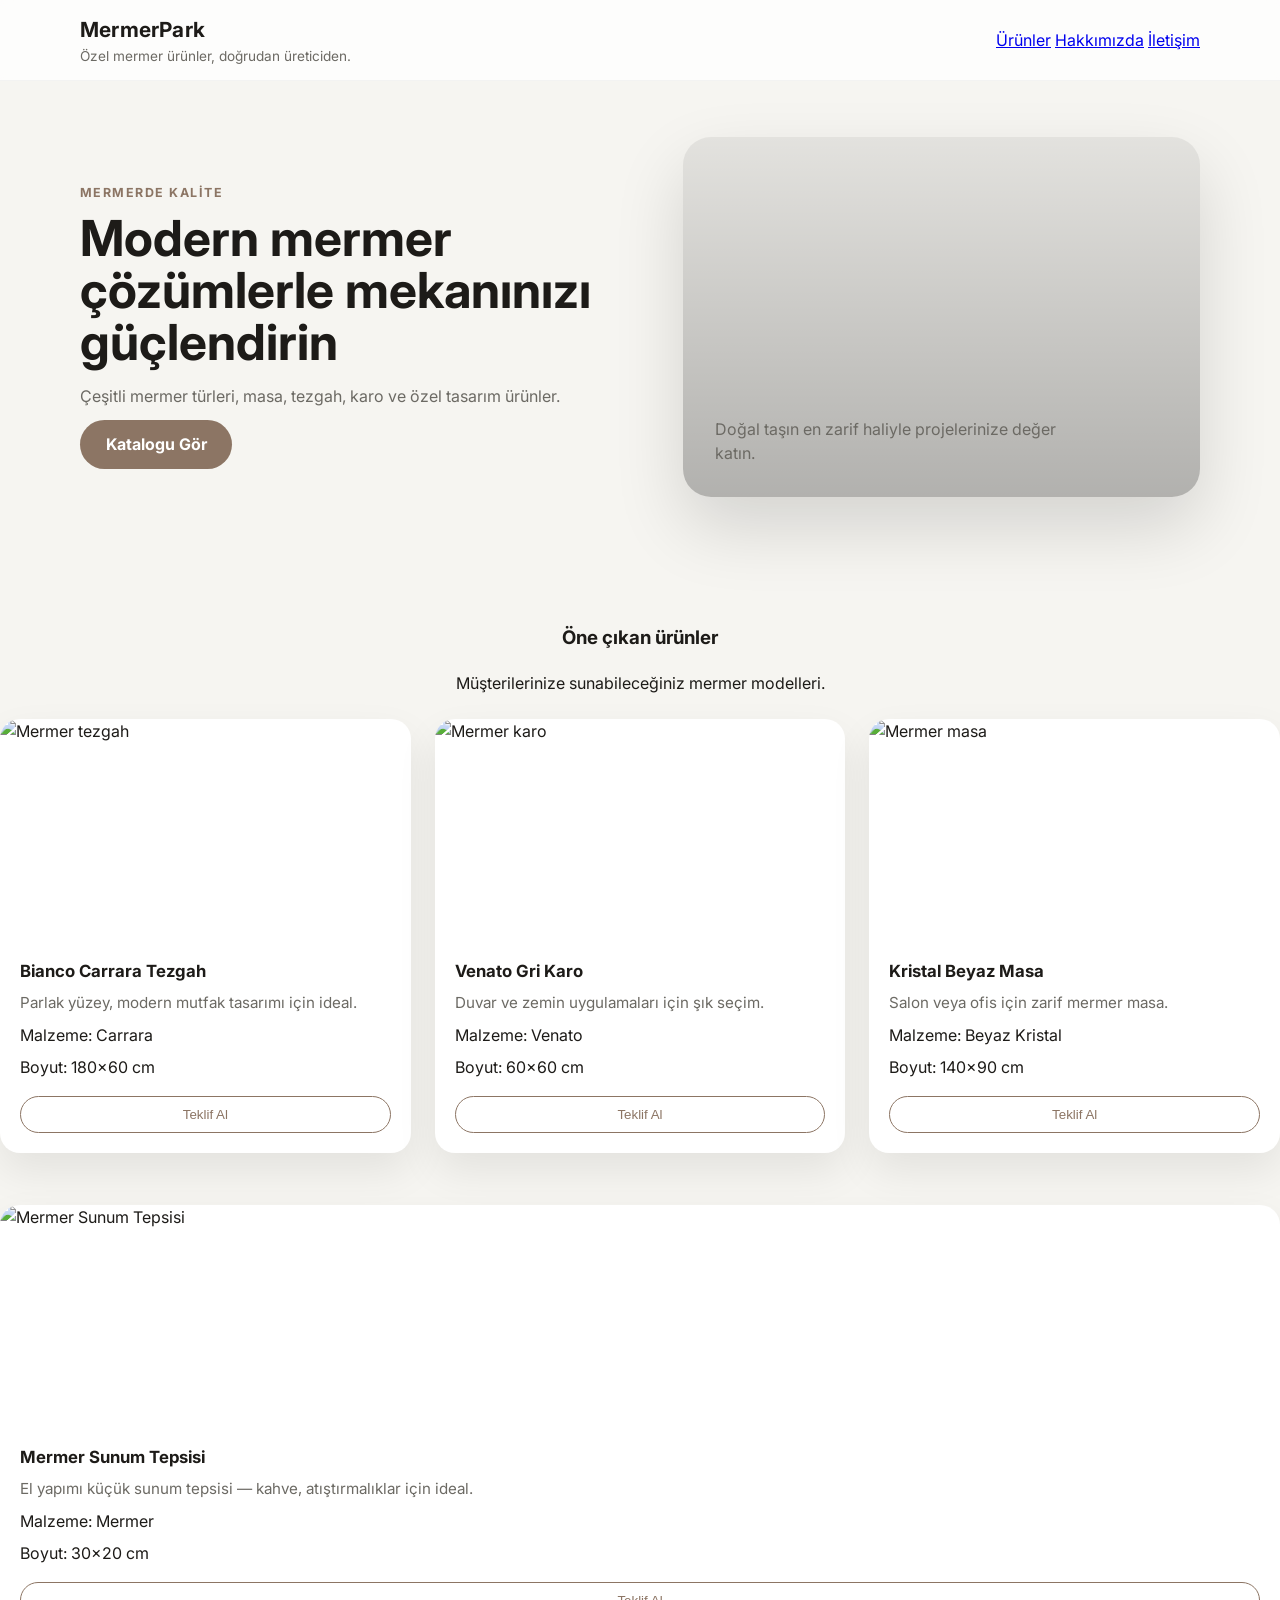
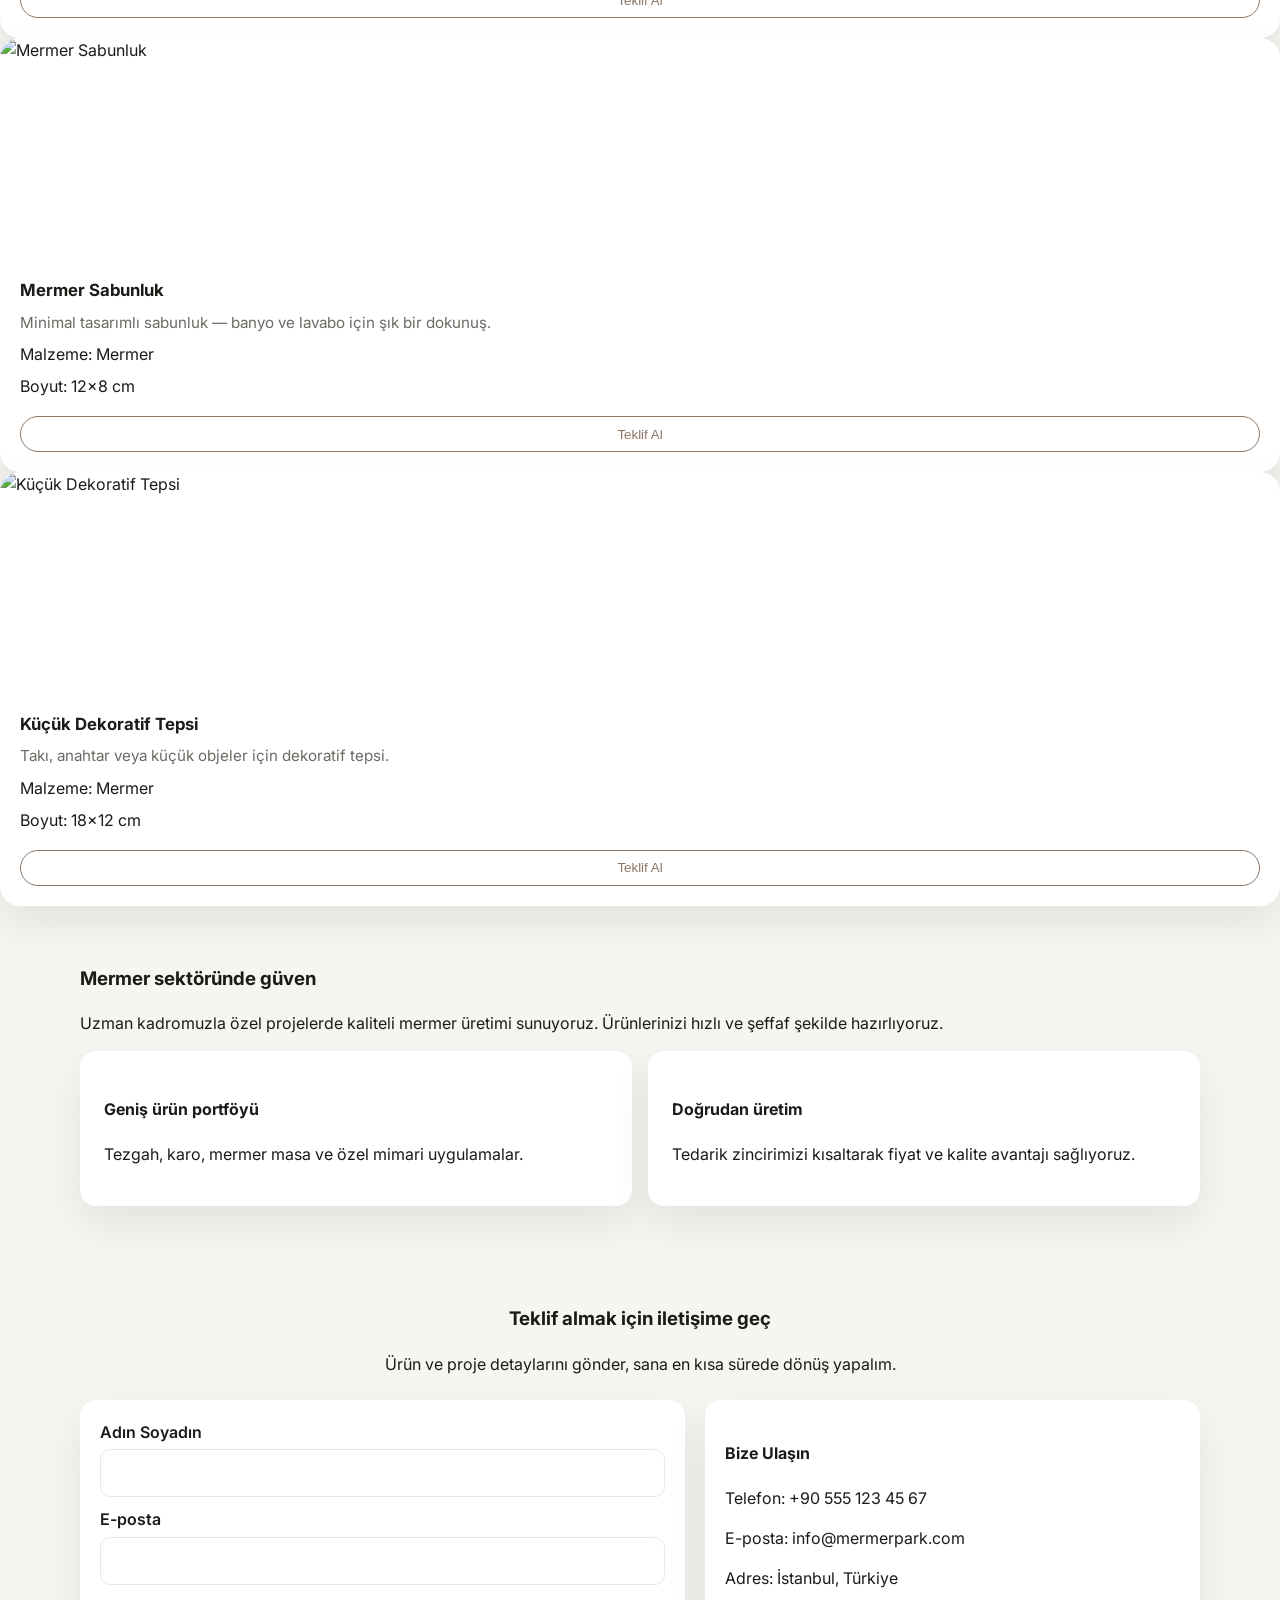
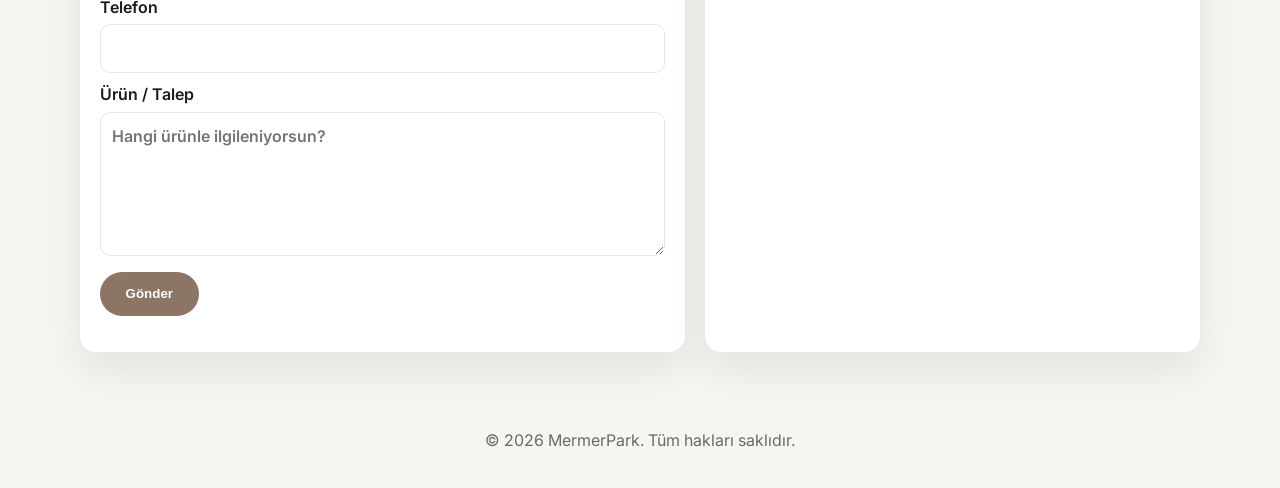
==== commit 97c0e91a: "Update index.html" ====
--- a/index.html
+++ b/index.html
@@ -80,7 +80,39 @@
       </article>
     </div>
   </section>
+<article class="product-card">
+  <img loading="lazy" src="https://source.unsplash.com/800x600/?marble,tray" alt="Mermer Sunum Tepsisi" />
+  <div class="product-info">
+    <h4>Mermer Sunum Tepsisi</h4>
+    <p>El yapımı küçük sunum tepsisi — kahve, atıştırmalıklar için ideal.</p>
+    <span>Malzeme: Mermer</span>
+    <span>Boyut: 30x20 cm</span>
+    <button class="contact-button" data-product="Mermer Sunum Tepsisi">Teklif Al</button>
+  </div>
+</article>
 
+<article class="product-card">
+  <img loading="lazy" src="https://source.unsplash.com/800x600/?soap,dish,marble" alt="Mermer Sabunluk" />
+  <div class="product-info">
+    <h4>Mermer Sabunluk</h4>
+    <p>Minimal tasarımlı sabunluk — banyo ve lavabo için şık bir dokunuş.</p>
+    <span>Malzeme: Mermer</span>
+    <span>Boyut: 12x8 cm</span>
+    <button class="contact-button" data-product="Mermer Sabunluk">Teklif Al</button>
+  </div>
+</article>
+
+<article class="product-card">
+  <img loading="lazy" src="https://source.unsplash.com/800x600/?decorative,marble,plate" alt="Küçük Dekoratif Tepsi" />
+  <div class="product-info">
+    <h4>Küçük Dekoratif Tepsi</h4>
+    <p>Takı, anahtar veya küçük objeler için dekoratif tepsi.</p>
+    <span>Malzeme: Mermer</span>
+    <span>Boyut: 18x12 cm</span>
+    <button class="contact-button" data-product="Küçük Dekoratif Tepsi">Teklif Al</button>
+  </div>
+</article>
+  
   <section id="hakkimizda" class="about-section">
     <div class="container">
       <h3>Mermer sektöründe güven</h3>
--- a/styles.css
+++ b/styles.css
@@ -97,3 +97,51 @@
 
 /* Accessibility: focus styles */
 a:focus,button:focus{outline:3px solid rgba(140,117,100,0.18);outline-offset:2px}
+.hero {
+  padding: 3.5rem 0;
+}
+
+.hero-content {
+  display: grid;
+  grid-template-columns: 1.05fr .95fr;
+  gap: 2rem;
+  align-items: center;
+}
+
+.hero-copy h2 {
+  margin: 0;
+  font-size: clamp(1.9rem, 4vw, 3.1rem);
+  line-height: 1.05;
+}
+
+.hero-copy p {
+  color: var(--muted);
+  margin: 1rem 0 1.5rem;
+  max-width: 44rem;
+}
+
+.hero-image {
+  position: relative;
+  min-height: 360px;
+  border-radius: 28px;
+  overflow: hidden;
+  box-shadow: 0 30px 70px rgba(0,0,0,0.14);
+  background-size: cover;
+  background-position: center;
+}
+
+.hero-overlay {
+  position: absolute;
+  inset: 0;
+  background: linear-gradient(180deg, rgba(0,0,0,0.08), rgba(0,0,0,0.28));
+  display: flex;
+  align-items: flex-end;
+  padding: 2rem;
+  color: #fff;
+}
+
+.hero-overlay p {
+  margin: 0;
+  font-size: 1rem;
+  max-width: 22rem;
+}
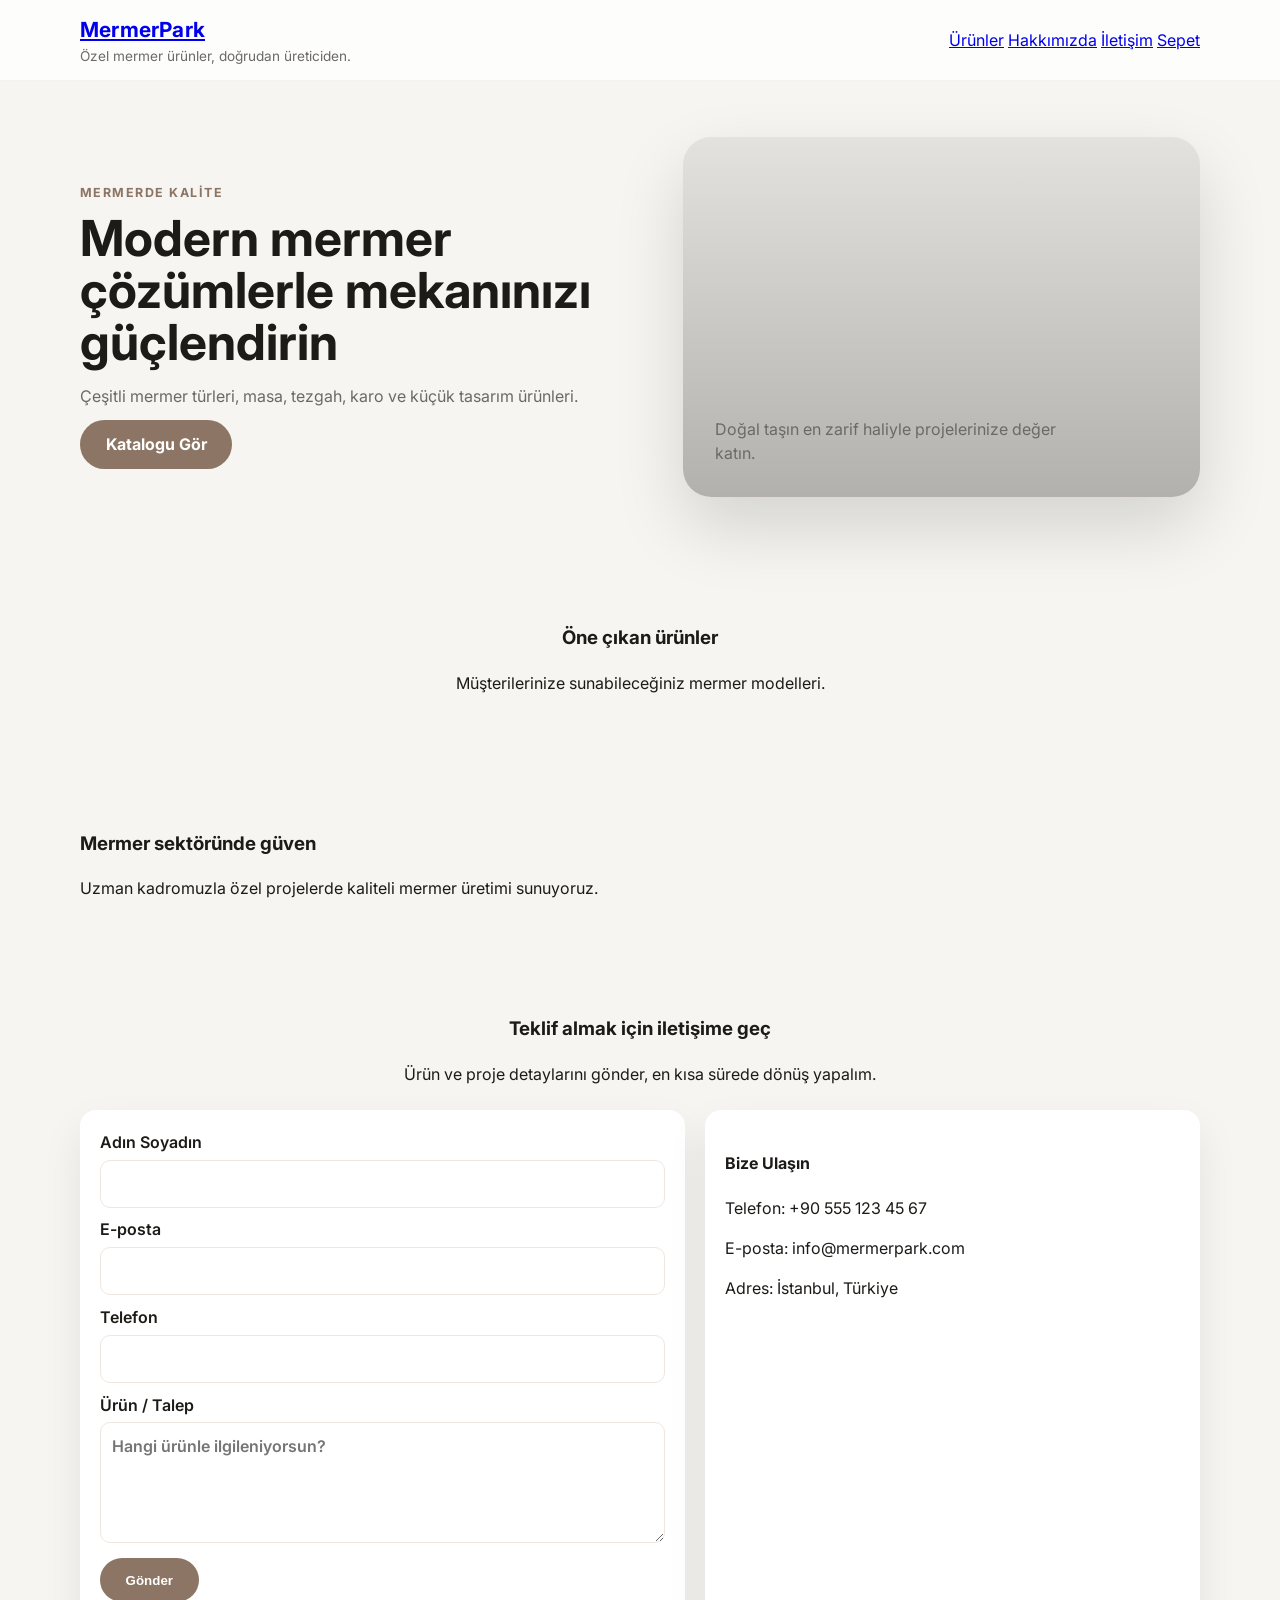
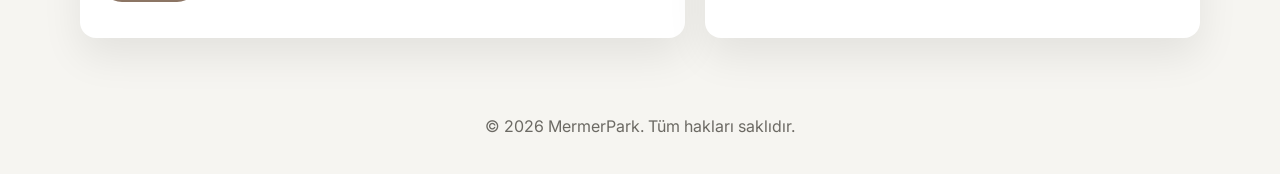
==== commit da808864: "Update index.html" ====
--- a/index.html
+++ b/index.html
@@ -1,43 +1,42 @@
 <!DOCTYPE html>
 <html lang="tr">
 <head>
-  <meta charset="UTF-8" />
-  <meta name="viewport" content="width=device-width, initial-scale=1.0" />
-  <title>Mermer Tasarım Portalı</title>
+  <meta charset="utf-8" />
+  <meta name="viewport" content="width=device-width,initial-scale=1" />
+  <title>MermerPark</title>
   <link rel="stylesheet" href="styles.css" />
 </head>
 <body>
   <header class="site-header">
     <div class="container header-inner">
       <div class="brand">
-        <h1>MermerPark</h1>
+        <h1><a href="./">MermerPark</a></h1>
         <p>Özel mermer ürünler, doğrudan üreticiden.</p>
       </div>
       <nav class="nav-links">
         <a href="#urunler">Ürünler</a>
         <a href="#hakkimizda">Hakkımızda</a>
         <a href="#iletisim">İletişim</a>
+        <a href="cart.html">Sepet</a>
       </nav>
     </div>
   </header>
 
   <section class="hero">
-  <div class="container hero-content">
-    <div class="hero-copy">
-      <span class="eyebrow">Mermerde kalite</span>
-      <h2>Modern mermer çözümlerle mekanınızı güçlendirin</h2>
-      <p>Çeşitli mermer türleri, masa, tezgah, karo ve özel tasarım ürünler.</p>
-      <a class="button" href="#urunler">Katalogu Gör</a>
-    </div>
-    <div class="hero-image" style="background-image: url('https://images.unsplash.com/photo-1512917774080-9991f1c4c750?auto=format&fit=crop&w=1200&q=80');">
-      <div class="hero-overlay">
-        <div>
+    <div class="container hero-content">
+      <div class="hero-copy">
+        <span class="eyebrow">Mermerde kalite</span>
+        <h2>Modern mermer çözümlerle mekanınızı güçlendirin</h2>
+        <p>Çeşitli mermer türleri, masa, tezgah, karo ve küçük tasarım ürünleri.</p>
+        <a class="button" href="#urunler">Katalogu Gör</a>
+      </div>
+      <div class="hero-image" style="background-image: url('https://images.unsplash.com/photo-1512917774080-9991f1c4c750?auto=format&fit=crop&w=1400&q=80');">
+        <div class="hero-overlay">
           <p>Doğal taşın en zarif haliyle projelerinize değer katın.</p>
         </div>
       </div>
     </div>
-  </div>
-</section>
+  </section>
 
   <section id="urunler" class="products-section">
     <div class="container section-header">
@@ -45,113 +44,36 @@
       <p>Müşterilerinize sunabileceğiniz mermer modelleri.</p>
     </div>
 
-    <div class="product-grid">
-      <article class="product-card">
-        <img src="https://images.unsplash.com/photo-1524758631624-e2822e304c36?auto=format&fit=crop&w=800&q=80" alt="Mermer tezgah" />
-        <div class="product-info">
-          <h4>Bianco Carrara Tezgah</h4>
-          <p>Parlak yüzey, modern mutfak tasarımı için ideal.</p>
-          <span>Malzeme: Carrara</span>
-          <span>Boyut: 180x60 cm</span>
-          <button class="contact-button" data-product="Bianco Carrara Tezgah">Teklif Al</button>
-        </div>
-      </article>
-
-      <article class="product-card">
-        <img src="https://images.unsplash.com/photo-1523413651479-597eb2da0ad6?auto=format&fit=crop&w=800&q=80" alt="Mermer karo" />
-        <div class="product-info">
-          <h4>Venato Gri Karo</h4>
-          <p>Duvar ve zemin uygulamaları için şık seçim.</p>
-          <span>Malzeme: Venato</span>
-          <span>Boyut: 60x60 cm</span>
-          <button class="contact-button" data-product="Venato Gri Karo">Teklif Al</button>
-        </div>
-      </article>
-
-      <article class="product-card">
-        <img src="https://images.unsplash.com/photo-1512917774080-9991f1c4c750?auto=format&fit=crop&w=800&q=80" alt="Mermer masa" />
-        <div class="product-info">
-          <h4>Kristal Beyaz Masa</h4>
-          <p>Salon veya ofis için zarif mermer masa.</p>
-          <span>Malzeme: Beyaz Kristal</span>
-          <span>Boyut: 140x90 cm</span>
-          <button class="contact-button" data-product="Kristal Beyaz Masa">Teklif Al</button>
-        </div>
-      </article>
+    <div class="container">
+      <div id="productGrid" class="product-grid"></div>
     </div>
   </section>
-<article class="product-card">
-  <img loading="lazy" src="https://source.unsplash.com/800x600/?marble,tray" alt="Mermer Sunum Tepsisi" />
-  <div class="product-info">
-    <h4>Mermer Sunum Tepsisi</h4>
-    <p>El yapımı küçük sunum tepsisi — kahve, atıştırmalıklar için ideal.</p>
-    <span>Malzeme: Mermer</span>
-    <span>Boyut: 30x20 cm</span>
-    <button class="contact-button" data-product="Mermer Sunum Tepsisi">Teklif Al</button>
-  </div>
-</article>
 
-<article class="product-card">
-  <img loading="lazy" src="https://source.unsplash.com/800x600/?soap,dish,marble" alt="Mermer Sabunluk" />
-  <div class="product-info">
-    <h4>Mermer Sabunluk</h4>
-    <p>Minimal tasarımlı sabunluk — banyo ve lavabo için şık bir dokunuş.</p>
-    <span>Malzeme: Mermer</span>
-    <span>Boyut: 12x8 cm</span>
-    <button class="contact-button" data-product="Mermer Sabunluk">Teklif Al</button>
-  </div>
-</article>
-
-<article class="product-card">
-  <img loading="lazy" src="https://source.unsplash.com/800x600/?decorative,marble,plate" alt="Küçük Dekoratif Tepsi" />
-  <div class="product-info">
-    <h4>Küçük Dekoratif Tepsi</h4>
-    <p>Takı, anahtar veya küçük objeler için dekoratif tepsi.</p>
-    <span>Malzeme: Mermer</span>
-    <span>Boyut: 18x12 cm</span>
-    <button class="contact-button" data-product="Küçük Dekoratif Tepsi">Teklif Al</button>
-  </div>
-</article>
-  
   <section id="hakkimizda" class="about-section">
     <div class="container">
       <h3>Mermer sektöründe güven</h3>
-      <p>Uzman kadromuzla özel projelerde kaliteli mermer üretimi sunuyoruz. Ürünlerinizi hızlı ve şeffaf şekilde hazırlıyoruz.</p>
-      <div class="about-cards">
-        <div class="about-card">
-          <h4>Geniş ürün portföyü</h4>
-          <p>Tezgah, karo, mermer masa ve özel mimari uygulamalar.</p>
-        </div>
-        <div class="about-card">
-          <h4>Doğrudan üretim</h4>
-          <p>Tedarik zincirimizi kısaltarak fiyat ve kalite avantajı sağlıyoruz.</p>
-        </div>
-      </div>
+      <p>Uzman kadromuzla özel projelerde kaliteli mermer üretimi sunuyoruz.</p>
     </div>
   </section>
 
   <section id="iletisim" class="contact-section">
     <div class="container section-header">
       <h3>Teklif almak için iletişime geç</h3>
-      <p>Ürün ve proje detaylarını gönder, sana en kısa sürede dönüş yapalım.</p>
+      <p>Ürün ve proje detaylarını gönder, en kısa sürede dönüş yapalım.</p>
     </div>
     <div class="container contact-grid">
       <form id="contactForm" class="contact-form">
-        <label>
-          Adın Soyadın
+        <label>Adın Soyadın
           <input type="text" name="name" required />
         </label>
-        <label>
-          E-posta
+        <label>E-posta
           <input type="email" name="email" required />
         </label>
-        <label>
-          Telefon
+        <label>Telefon
           <input type="tel" name="phone" />
         </label>
-        <label>
-          Ürün / Talep
-          <textarea name="message" rows="5" placeholder="Hangi ürünle ilgileniyorsun?"></textarea>
+        <label>Ürün / Talep
+          <textarea name="message" rows="4" placeholder="Hangi ürünle ilgileniyorsun?"></textarea>
         </label>
         <button type="submit" class="button">Gönder</button>
         <p id="formMessage" class="form-message"></p>
@@ -173,5 +95,6 @@
   </footer>
 
   <script src="scripts.js"></script>
+  <noscript>JavaScript etkin değil: ürün listesi görünmeyecektir.</noscript>
 </body>
 </html>
